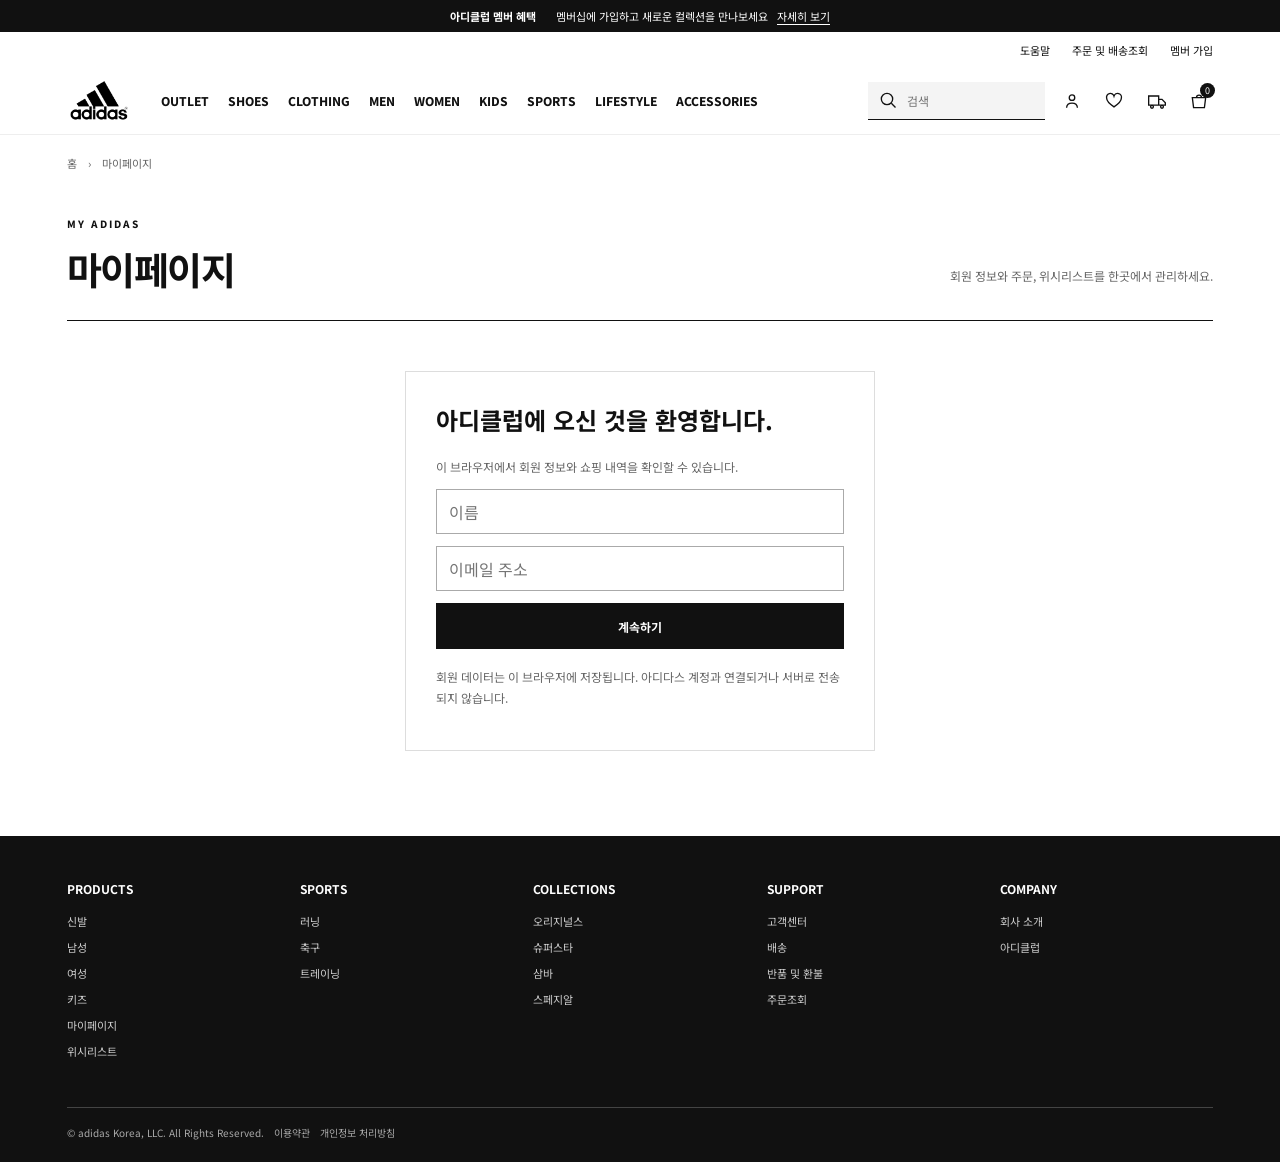
==== account.html @ e8826d16 "Add files via upload" ====
<!doctype html>
<html lang="ko"><head><meta charset="utf-8"><meta name="viewport" content="width=device-width,initial-scale=1"><meta name="theme-color" content="#fff"><title>마이페이지 | adidas</title><link rel="stylesheet" href="store.css"><link rel="stylesheet" href="account.css"></head>
<body data-page="account"><div id="siteHeader"></div><main class="store-container account-wrap"><div class="store-crumb"><a href="index.html">홈</a>　›　마이페이지</div><header class="account-heading"><div><span class="account-kicker">MY ADIDAS</span><h1>마이페이지</h1></div><p>회원 정보와 주문, 위시리스트를 한곳에서 관리하세요.</p></header><div id="accountApp"></div></main><div id="siteFooter"></div><div id="cartRoot"></div><div class="toast" id="storeToast" role="status"></div><script src="catalog.js"></script><script src="store.js"></script><script src="account.js"></script></body></html>
---- store.css ----
@import url('https://fonts.googleapis.com/css2?family=Noto+Sans+KR:wght@400;500;600;700;800;900&display=swap');
:root{--ink:#111;--line:#dedede;--muted:#686868;--paper:#f5f5f2;--acid:#ede734;--red:#a6382b}
*{box-sizing:border-box}html{scroll-behavior:smooth}body{margin:0;color:var(--ink);font-family:'Noto Sans KR',Arial,sans-serif}button,input,select{font:inherit}button,a{color:inherit}button{cursor:pointer}a{text-decoration:none}
.promo{min-height:32px;display:flex;align-items:center;justify-content:center;gap:9px;background:#111;color:#fff;font-size:11px}.promo a{text-decoration:underline;text-underline-offset:3px}
.utility{height:35px;display:flex;justify-content:flex-end;align-items:center;gap:22px;padding:0 5.2%;font-size:11px}.utility a:hover{text-decoration:underline}
.store-nav{height:68px;position:sticky;top:0;z-index:20;background:#fff;display:flex;align-items:center;gap:30px;padding:0 5.2%;border-bottom:1px solid #eee}
.store-logo img{display:block;width:64px;height:auto}.store-links{height:100%;display:flex;align-items:center;gap:19px;flex:1}.store-links a{height:100%;display:flex;align-items:center;position:relative;font-size:12px;font-weight:800}.store-links a:hover:after{content:'';position:absolute;bottom:0;left:0;right:0;height:3px;background:#111}
.store-tools{display:flex;align-items:center;gap:12px}.store-search{height:38px;display:flex;align-items:center;gap:7px;padding:0 10px;background:#f4f4f4;border-bottom:1px solid #111}.store-search input{width:130px;border:0;outline:0;background:transparent;font-size:12px}.store-search svg,.store-icon svg{width:20px;height:20px;fill:none;stroke:currentColor;stroke-width:1.6}.store-icon{position:relative;display:grid;place-items:center;width:30px;height:34px;border:0;background:none}.store-icon .count{position:absolute;right:-2px;top:-1px;min-width:15px;height:15px;padding:0 3px;border-radius:9px;background:#111;color:white;font-size:9px;text-align:center;line-height:15px}
.store-container{max-width:1520px;margin:auto;padding:0 5.2%}.store-crumb{padding:20px 0;color:#666;font-size:11px}.store-crumb a:hover{text-decoration:underline}
.product-page-gallery:has(img:only-child){grid-template-columns:1fr}
.home-hero{position:relative;min-height:min(680px,62vw);display:flex;align-items:flex-end;overflow:hidden;background:#201d19;color:#fff}.home-hero img{position:absolute;inset:0;width:100%;height:100%;object-fit:cover;object-position:center}.home-hero:after{content:'';position:absolute;inset:0;background:linear-gradient(90deg,#0009,#0001 68%),linear-gradient(0deg,#0007,transparent 55%)}.home-hero-copy{position:relative;z-index:1;max-width:660px;padding:5.5%}.home-hero-copy .eyebrow{font-size:11px;letter-spacing:2px;font-weight:700}.home-hero-copy h1{max-width:650px;margin:16px 0;font-size:clamp(42px,7vw,92px);line-height:.97;letter-spacing:-4px}.home-hero-copy p{font-size:15px;line-height:1.7}.button-black,.button-white{min-height:48px;display:inline-flex;align-items:center;justify-content:center;gap:24px;padding:0 17px;background:#fff;color:#111;border:1px solid #fff;font-weight:700;font-size:12px}.button-black{background:#111;color:#fff;border-color:#111}.button-white:hover{background:var(--acid);border-color:var(--acid)}.button-black:hover{background:#333}
.home-section{padding:66px 0 10px}.section-heading{display:flex;align-items:end;justify-content:space-between;gap:20px;margin-bottom:22px}.section-heading h2{margin:0;font-size:clamp(24px,3vw,36px);letter-spacing:-1px}.section-heading a{font-size:12px;font-weight:700;text-decoration:underline;text-underline-offset:4px}.category-tiles{display:grid;grid-template-columns:repeat(4,1fr);gap:10px}.category-tile{position:relative;min-height:220px;display:flex;align-items:flex-end;overflow:hidden;padding:18px;background:linear-gradient(145deg,#e2e4e3,#bfc4c1)}.category-tile:before{content:'';position:absolute;inset:0;background:linear-gradient(0deg,#0008,transparent 65%);transition:opacity .25s}.category-tile:nth-child(2){background:linear-gradient(145deg,#dfdbd1,#9a8d76)}.category-tile:nth-child(3){background:linear-gradient(145deg,#d8dcdf,#848b92)}.category-tile:nth-child(4){background:linear-gradient(145deg,#e3e1dc,#a9a39b)}.category-tile:hover:before{opacity:.7}.category-tile span{position:relative;color:#fff;font-size:17px;font-weight:800}
.product-grid{display:grid;grid-template-columns:repeat(4,minmax(0,1fr));gap:28px 12px}.product-card{min-width:0;position:relative}.product-card>a:first-child{display:block}.product-card-image{position:relative;overflow:hidden;aspect-ratio:4/4.8;background:#f1f2f0}.product-card-image img{width:100%;height:100%;object-fit:cover;display:block;mix-blend-mode:multiply;transition:transform .35s}.product-card:hover .product-card-image img{transform:scale(1.035)}.product-badge{position:absolute;top:10px;left:10px;padding:5px 7px;background:#fff;font-size:9px;font-weight:800;letter-spacing:.5px}.product-wish{position:absolute;right:10px;top:10px;border:0;background:#fff;width:34px;height:34px;border-radius:50%;font-size:17px}.product-meta{padding:10px 1px}.product-meta h3{font-size:13px;margin:0 0 5px;font-weight:700}.product-meta p{margin:0 0 6px;font-size:10px;color:var(--muted)}.product-meta strong{font-size:12px}.product-meta .tag{float:right;font-size:9px;color:#555}
.editorial-band{margin-top:70px;padding:50px 5.2%;background:#eeeae1;display:flex;align-items:center;justify-content:space-between;gap:35px}.editorial-band h2{font-size:clamp(28px,4vw,52px);margin:0 0 10px;letter-spacing:-1.5px}.editorial-band p{max-width:540px;color:#555;font-size:13px;line-height:1.8;margin:0 0 20px}.editorial-band img{width:min(38%,430px);mix-blend-mode:multiply}
.category-heading{padding:28px 0 16px}.category-heading h1{font-size:32px;margin:0 0 9px}.category-heading p{color:#555;font-size:12px;margin:0}.category-controls{display:flex;align-items:center;justify-content:space-between;border-top:1px solid var(--line);border-bottom:1px solid var(--line);padding:13px 0;margin:13px 0 24px}.category-controls label{font-size:12px}.category-controls select{margin-left:8px;padding:8px 30px 8px 9px;border:1px solid #aaa;background:#fff}.result-count{color:#666;font-size:11px}.product-page{display:grid;grid-template-columns:minmax(0,1.5fr) minmax(340px,.75fr);gap:54px;align-items:start}.product-page-gallery{display:grid;grid-template-columns:1fr 1fr;gap:8px}.product-page-gallery img{width:100%;aspect-ratio:1;object-fit:cover;background:#f0f1ef;mix-blend-mode:multiply}.product-page-info{position:sticky;top:88px;padding:14px 0 25px}.product-page-info .eyebrow{color:#777;font-weight:700;font-size:10px;letter-spacing:1.1px}.product-page-info h1{font-size:29px;line-height:1.2;margin:12px 0 7px}.product-page-info .subtitle{color:#555;font-size:12px}.product-rating{font-size:12px;margin:16px 0 10px}.product-price{font-size:19px;font-weight:800;margin:18px 0}.product-color{font-size:12px;color:#555;margin:12px 0 18px}.size-title{display:flex;justify-content:space-between;align-items:center;font-size:12px;margin:20px 0 10px}.size-title a{text-decoration:underline}.product-sizes{display:grid;grid-template-columns:repeat(5,1fr);gap:7px}.product-sizes button{height:42px;background:white;border:1px solid #bbb;font-size:12px}.product-sizes button:hover,.product-sizes button.selected{border:2px solid #111}.detail-add{width:100%;height:53px;display:flex;justify-content:space-between;align-items:center;margin-top:18px;padding:0 17px;background:#111;color:#fff;border:0;font-size:13px;font-weight:700}.detail-add:hover{background:#333}.detail-desc{margin:25px 0;padding:20px 0;border-top:1px solid #ddd;border-bottom:1px solid #ddd;color:#555;font-size:12px;line-height:1.8}.store-rating-line{font-size:12px}
.site-footer{margin-top:76px;padding:44px 5.2% 20px;background:#111;color:#fff}.footer-columns{max-width:1520px;margin:auto;display:grid;grid-template-columns:repeat(5,1fr);gap:20px}.footer-columns h3{font-size:12px;margin:0 0 16px}.footer-columns a{display:block;color:#ccc;font-size:11px;margin:10px 0}.footer-columns a:hover{color:#fff;text-decoration:underline}.footer-legal{max-width:1520px;margin:38px auto 0;padding-top:16px;border-top:1px solid #444;color:#aaa;font-size:10px;line-height:1.8}
.cart-shade{display:none;position:fixed;inset:0;z-index:60;background:#0007}.cart-shade.open{display:block}.cart-panel{position:absolute;right:0;top:0;height:100%;width:min(440px,100%);padding:22px;background:#fff;overflow:auto;box-shadow:-8px 0 30px #0002}.cart-panel-head{display:flex;justify-content:space-between;align-items:center;padding-bottom:16px;border-bottom:1px solid #ddd}.cart-panel-head h2{font-size:19px;margin:0}.cart-close{border:0;background:none;font-size:26px}.cart-line{display:grid;grid-template-columns:90px 1fr;gap:13px;padding:17px 0;border-bottom:1px solid #ddd}.cart-line img{width:90px;height:90px;object-fit:cover;background:#f1f1ef;mix-blend-mode:multiply}.cart-line h3{margin:0 0 6px;font-size:13px}.cart-line p{margin:4px 0;color:#666;font-size:10px}.cart-quantity{display:flex;align-items:center;gap:9px;margin-top:9px}.cart-quantity button{width:26px;height:26px;border:1px solid #bbb;background:white}.cart-total{display:flex;justify-content:space-between;border-top:1px solid #ddd;padding:18px 0;font-size:13px;font-weight:800}.cart-empty{padding:60px 0;text-align:center;color:#555;font-size:13px}.checkout-form{display:grid;gap:12px}.checkout-form label{display:grid;gap:6px;font-size:11px;font-weight:700}.checkout-form input{border:1px solid #aaa;padding:12px;font:inherit;font-weight:400}.checkout-form button,.checkout-next{width:100%;min-height:48px;background:#111;color:#fff;border:0;margin-top:10px;font-weight:700}.checkout-option{display:flex!important;align-items:center;grid-template-columns:20px 1fr!important;gap:9px!important;padding:13px;border:1px solid #ddd}.order-status{margin-top:12px;padding:13px;background:#f3f3f1;font-size:11px;line-height:1.8}.toast{position:fixed;z-index:80;bottom:20px;left:50%;transform:translate(-50%,100px);padding:13px 20px;background:#111;color:#fff;font-size:12px;transition:.25s}.toast.show{transform:translate(-50%,0)}
@media(max-width:900px){.store-nav{gap:18px;padding:0 3%}.store-links{gap:11px}.store-links a{font-size:10px}.store-container{padding:0 3%}.product-grid{grid-template-columns:repeat(3,minmax(0,1fr))}.product-page{gap:28px}.store-search input{width:85px}}
.category-official-link{display:inline-block;margin-top:9px;font-size:11px;text-decoration:underline;text-underline-offset:3px}
@media(max-width:650px){.promo{min-height:30px;font-size:10px}.utility{display:none}.store-nav{height:58px;padding:0 13px;gap:15px}.store-logo img{width:48px}.store-links{display:none}.store-tools{margin-left:auto;gap:7px}.store-search{width:32px;padding:0;justify-content:center;background:#fff;border:0}.store-search input{display:none}.store-container{padding:0 14px}.store-crumb{padding:13px 0;font-size:10px}.home-hero{min-height:590px;min-height:75svh}.home-hero img{object-position:58% center}.home-hero-copy{padding:24px}.home-hero-copy h1{font-size:51px;letter-spacing:-2.7px}.home-hero-copy p{font-size:12px}.category-tiles{grid-template-columns:repeat(2,1fr);gap:8px}.category-tile{min-height:155px;padding:12px}.category-tile span{font-size:14px}.home-section{padding-top:43px}.section-heading h2{font-size:23px}.section-heading a{font-size:10px}.product-grid{grid-template-columns:repeat(2,minmax(0,1fr));gap:19px 8px}.product-meta h3{font-size:12px}.product-meta strong{font-size:11px}.product-badge{top:7px;left:7px;font-size:8px}.product-wish{top:7px;right:7px;width:29px;height:29px}.editorial-band{margin-top:45px;padding:30px 18px;display:block}.editorial-band img{width:100%;max-height:210px;object-fit:cover;margin-top:18px}.category-heading{padding-top:15px}.category-heading h1{font-size:26px}.category-controls{align-items:flex-start;gap:8px}.product-page{display:flex;flex-direction:column;gap:0}.product-page-gallery{width:calc(100% + 28px);margin-left:-14px;display:flex;overflow:auto;scroll-snap-type:x mandatory}.product-page-gallery img{flex:0 0 100%;scroll-snap-align:start}.product-page-info{position:static;width:100%;padding-top:22px}.product-page-info h1{font-size:24px}.product-sizes{grid-template-columns:repeat(4,1fr)}.footer-columns{grid-template-columns:repeat(2,1fr);gap:20px 13px}.site-footer{padding:35px 18px 17px}.footer-legal{margin-top:25px}.cart-panel{padding:18px}}
.store-tools{position:relative}.search-results{display:none;position:absolute;z-index:45;right:155px;top:44px;width:min(390px,calc(100vw - 28px));max-height:70vh;overflow:auto;background:#fff;border:1px solid #ddd;box-shadow:0 12px 30px #0002}.search-results.open{display:block}.search-hit{display:grid;grid-template-columns:58px 1fr auto;align-items:center;gap:11px;padding:9px;border-bottom:1px solid #eee}.search-hit:hover{background:#f5f5f5}.search-hit img{width:58px;height:58px;object-fit:cover;background:#f1f1ef}.search-hit span{display:grid;gap:5px}.search-hit b{font-size:12px}.search-hit small{color:#666;font-size:10px}.search-hit strong{font-size:10px}.search-empty{margin:0;padding:18px;font-size:12px;color:#555}.checkout-note{margin:12px 0;color:#666;font-size:10px;line-height:1.6}
.search-results{right:0;left:auto}
@media(max-width:650px){.store-nav{gap:10px}.store-logo img{width:42px}.store-tools{gap:4px}.store-search{width:clamp(118px,36vw,150px);padding:0 7px;gap:5px}.store-search input{display:block;width:100%;min-width:0;font-size:11px}.store-icon{width:27px}.search-results{right:0;left:auto;top:43px;width:min(360px,calc(100vw - 24px))}}
.category-tile img{position:absolute;z-index:0;inset:0;width:100%;height:100%;object-fit:cover;transition:transform .4s}.category-tile:before{z-index:1;background:linear-gradient(0deg,#0009,transparent 72%)}.category-tile:hover img{transform:scale(1.045)}.category-tile span{z-index:2}
.cart-panel{width:min(480px,100vw);padding:24px clamp(16px,4vw,26px)}.cart-panel-head{position:sticky;top:0;z-index:2;padding:14px 0;background:#fff}.cart-item-row{display:grid;grid-template-columns:104px minmax(0,1fr);gap:15px;padding:18px 0;border-bottom:1px solid #e4e4e4}.cart-item-row>img{width:104px;height:112px;object-fit:cover;background:#f1f2f0}.cart-item-copy h3{margin:0 0 7px;font-size:14px}.cart-item-copy p{margin:4px 0;color:#666;font-size:11px;line-height:1.5}.cart-item-copy>strong{display:block;margin-top:8px;font-size:12px}.cart-quantity{gap:7px}.cart-quantity span{min-width:20px;text-align:center;font-size:12px}.checkout-summary{margin:16px 0;padding:16px;background:#f4f4f2;font-size:12px;line-height:1.8}.checkout-summary p{margin:7px 0;color:#555}.checkout-summary>strong{display:block;margin-top:10px}
.order-card{margin:16px 0;padding:16px;border:1px solid #ddd;background:#fff}.order-card>header{display:flex;justify-content:space-between;align-items:flex-start;gap:12px;padding-bottom:12px;border-bottom:1px solid #eee}.order-card>header div{display:grid;gap:5px}.order-card>header b{font-size:14px}.order-card>header small,.order-card small{color:#666;font-size:10px}.order-card-product{display:grid;grid-template-columns:68px 1fr;align-items:center;gap:12px;padding:12px 0;border-bottom:1px solid #eee}.order-card-product img{width:68px;height:68px;object-fit:cover;background:#f2f2f0}.order-card-product p{font-size:11px;line-height:1.6;margin:0}.order-card-total{display:flex;justify-content:space-between;padding:12px 0;font-size:11px}.order-tracking{padding:14px;background:#f4f4f2}.order-tracking>b{font-size:12px}.order-tracking>p{margin:7px 0;color:#555;font-size:10px}.tracking-meter{height:6px;margin:13px 0 5px;background:#ddd;overflow:hidden}.tracking-meter span{display:block;height:100%;background:#111;transition:width .4s}.tracking-timeline{display:grid;grid-template-columns:repeat(4,minmax(0,1fr));margin:16px 0 13px}.tracking-step{position:relative;display:grid;justify-items:center;gap:7px;text-align:center}.tracking-step:after{position:absolute;content:'';height:1px;left:50%;right:-50%;top:6px;background:#ccc}.tracking-step:last-child:after{display:none}.tracking-step i{position:relative;z-index:1;width:13px;height:13px;border:1px solid #aaa;border-radius:50%;background:#f4f4f2}.tracking-step.done i,.tracking-step.current i{border-color:#111;background:#111}.tracking-step span{font-size:9px;line-height:1.4;color:#666}.tracking-step.current span{color:#111;font-weight:800}.tracking-destination{display:grid;gap:8px;padding-top:11px;border-top:1px solid #ddd;font-size:10px;line-height:1.6;overflow-wrap:anywhere}.tracking-map-link{justify-self:start;font-size:10px;font-weight:700;text-decoration:underline;text-underline-offset:3px}.tracking-disclaimer{display:block;margin-top:10px;color:#777;font-size:9px;line-height:1.5}.cancel-order-button{width:100%;min-height:42px;margin-top:10px;border:1px solid #111;background:#fff;font-size:11px;font-weight:700}.cancel-order-button:hover{background:#f2f2f2}
@media(max-width:650px){.cart-panel{width:100vw;padding:17px 15px}.cart-item-row{grid-template-columns:86px minmax(0,1fr);gap:12px}.cart-item-row>img{width:86px;height:96px}.order-card{padding:13px}.order-card>header{display:grid}.tracking-step span{font-size:8px}}
---- account.css ----
.account-wrap{min-height:62vh}.account-heading{display:flex;align-items:end;justify-content:space-between;border-bottom:1px solid #111;padding:18px 0 24px}.account-heading h1{font-size:38px;letter-spacing:-1.5px;margin:8px 0 0}.account-heading p{font-size:12px;color:#666}.account-kicker{font-size:10px;letter-spacing:2px;font-weight:800}.account-layout{display:grid;grid-template-columns:205px 1fr;gap:44px;padding:35px 0 70px}.account-tabs{display:grid;align-content:start;border-top:1px solid #ddd}.account-tabs button{padding:16px 6px;text-align:left;background:#fff;border:0;border-bottom:1px solid #ddd;font-size:12px}.account-tabs button.active{font-weight:800;border-bottom:2px solid #111}.account-section h2{font-size:22px;margin:0 0 22px}.account-cards{display:grid;grid-template-columns:repeat(3,1fr);gap:10px;margin-bottom:30px}.account-stat{padding:17px;background:#f3f3f1}.account-stat span{display:block;color:#666;font-size:10px}.account-stat strong{display:block;font-size:20px;margin-top:7px}.account-form{max-width:600px;display:grid;grid-template-columns:1fr 1fr;gap:14px}.account-form label{display:grid;gap:7px;font-size:11px;font-weight:700}.account-form input{height:43px;padding:0 11px;border:1px solid #aaa;font-weight:400}.account-form .wide{grid-column:1/-1}.account-button{min-height:46px;padding:0 18px;border:0;background:#111;color:#fff;font-weight:700;font-size:12px}.account-button.secondary{background:#fff;color:#111;border:1px solid #111}.account-actions{display:flex;gap:9px;margin-top:18px}.account-note{font-size:10px;color:#777;line-height:1.7;margin-top:18px}.account-signin{max-width:470px;margin:50px auto 85px;padding:30px;border:1px solid #ddd}.account-signin h2{margin-top:0}.account-signin p{font-size:12px;color:#666;line-height:1.7}.account-signin form{display:grid;gap:12px}.account-signin input{height:45px;border:1px solid #aaa;padding:0 12px}.account-orders{display:grid;gap:13px}.account-order{padding:20px;border:1px solid #ddd}.account-order-head{display:flex;justify-content:space-between;gap:10px}.account-order-head h3{font-size:15px;margin:0}.account-order-head span{color:#666;font-size:11px}.account-order p{font-size:11px;color:#555;line-height:1.8}.account-order-status{padding:12px;background:#f4f4f2;font-size:11px;line-height:1.8}.account-order .account-button{margin-top:12px}.account-wishlist{display:grid;grid-template-columns:repeat(4,minmax(0,1fr));gap:12px}.wish-item{position:relative}.wish-item>a{display:block}.wish-item img{display:block;width:100%;aspect-ratio:1;object-fit:cover;background:#f2f2f0;mix-blend-mode:multiply}.wish-item h3{font-size:12px;margin:10px 0 4px}.wish-item p{font-size:11px;color:#666;margin:4px 0}.wish-item button{position:absolute;right:8px;top:8px;width:30px;height:30px;border:0;background:white;font-size:18px}.account-empty{padding:45px 15px;text-align:center;background:#f5f5f3;font-size:12px}.account-empty a{text-decoration:underline;font-weight:700}.account-benefits{margin-top:25px;padding:20px;background:#f3f3f1}.account-benefits h3{margin:0 0 8px;font-size:14px}.account-benefits p{font-size:11px;line-height:1.7;color:#555;margin:0}@media(max-width:700px){.account-heading{display:block}.account-heading h1{font-size:30px}.account-heading p{margin-bottom:0}.account-layout{display:block;padding-top:20px}.account-tabs{display:flex;overflow:auto;margin:0 -14px 24px;padding:0 14px;border-top:0}.account-tabs button{flex:0 0 auto;padding:12px 10px;border-bottom:1px solid #ddd}.account-tabs button.active{border-bottom:2px solid #111}.account-cards{gap:6px}.account-stat{padding:12px 9px}.account-stat strong{font-size:16px}.account-form{grid-template-columns:1fr}.account-form .wide{grid-column:auto}.account-wishlist{grid-template-columns:repeat(2,minmax(0,1fr))}.account-signin{margin:35px auto 60px;padding:22px}.account-order{padding:14px}.account-order-head{display:block}.account-order-head span{display:block;margin-top:7px}}
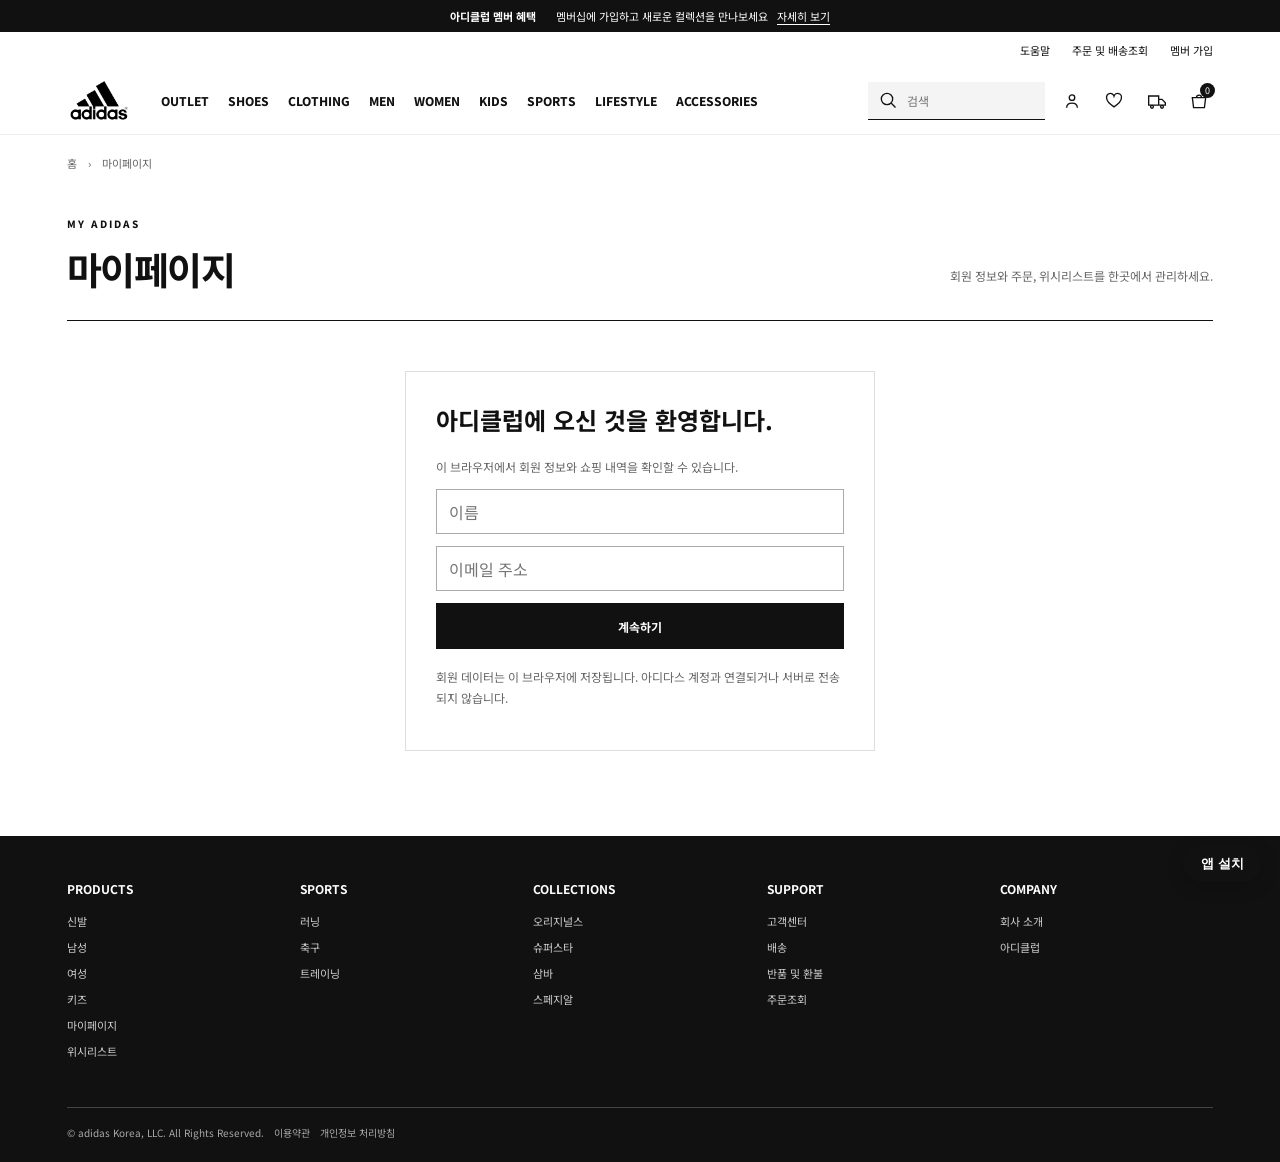
==== commit 6c165a99: "Add files via upload" ====
--- a/account.html
+++ b/account.html
@@ -1,3 +1,3 @@
 <!doctype html>
-<html lang="ko"><head><meta charset="utf-8"><meta name="viewport" content="width=device-width,initial-scale=1"><meta name="theme-color" content="#fff"><title>마이페이지 | adidas</title><link rel="stylesheet" href="store.css"><link rel="stylesheet" href="account.css"></head>
-<body data-page="account"><div id="siteHeader"></div><main class="store-container account-wrap"><div class="store-crumb"><a href="index.html">홈</a>　›　마이페이지</div><header class="account-heading"><div><span class="account-kicker">MY ADIDAS</span><h1>마이페이지</h1></div><p>회원 정보와 주문, 위시리스트를 한곳에서 관리하세요.</p></header><div id="accountApp"></div></main><div id="siteFooter"></div><div id="cartRoot"></div><div class="toast" id="storeToast" role="status"></div><script src="catalog.js"></script><script src="store.js"></script><script src="account.js"></script></body></html>
+<html lang="ko"><head><meta charset="utf-8"><meta name="viewport" content="width=device-width,initial-scale=1"><meta name="theme-color" content="#111"><link rel="manifest" href="manifest.webmanifest"><link rel="icon" type="image/png" sizes="192x192" href="adidas-app-192.png"><link rel="apple-touch-icon" href="adidas-app-192.png"><title>마이페이지 | adidas</title><link rel="stylesheet" href="store.css"><link rel="stylesheet" href="account.css"></head>
+<body data-page="account"><div id="siteHeader"></div><main class="store-container account-wrap"><div class="store-crumb"><a href="index.html">홈</a>　›　마이페이지</div><header class="account-heading"><div><span class="account-kicker">MY ADIDAS</span><h1>마이페이지</h1></div><p>회원 정보와 주문, 위시리스트를 한곳에서 관리하세요.</p></header><div id="accountApp"></div></main><div id="siteFooter"></div><div id="cartRoot"></div><div class="toast" id="storeToast" role="status"></div><script src="catalog.js"></script><script src="store.js"></script><script src="account.js"></script><script src="pwa.js"></script></body></html>
